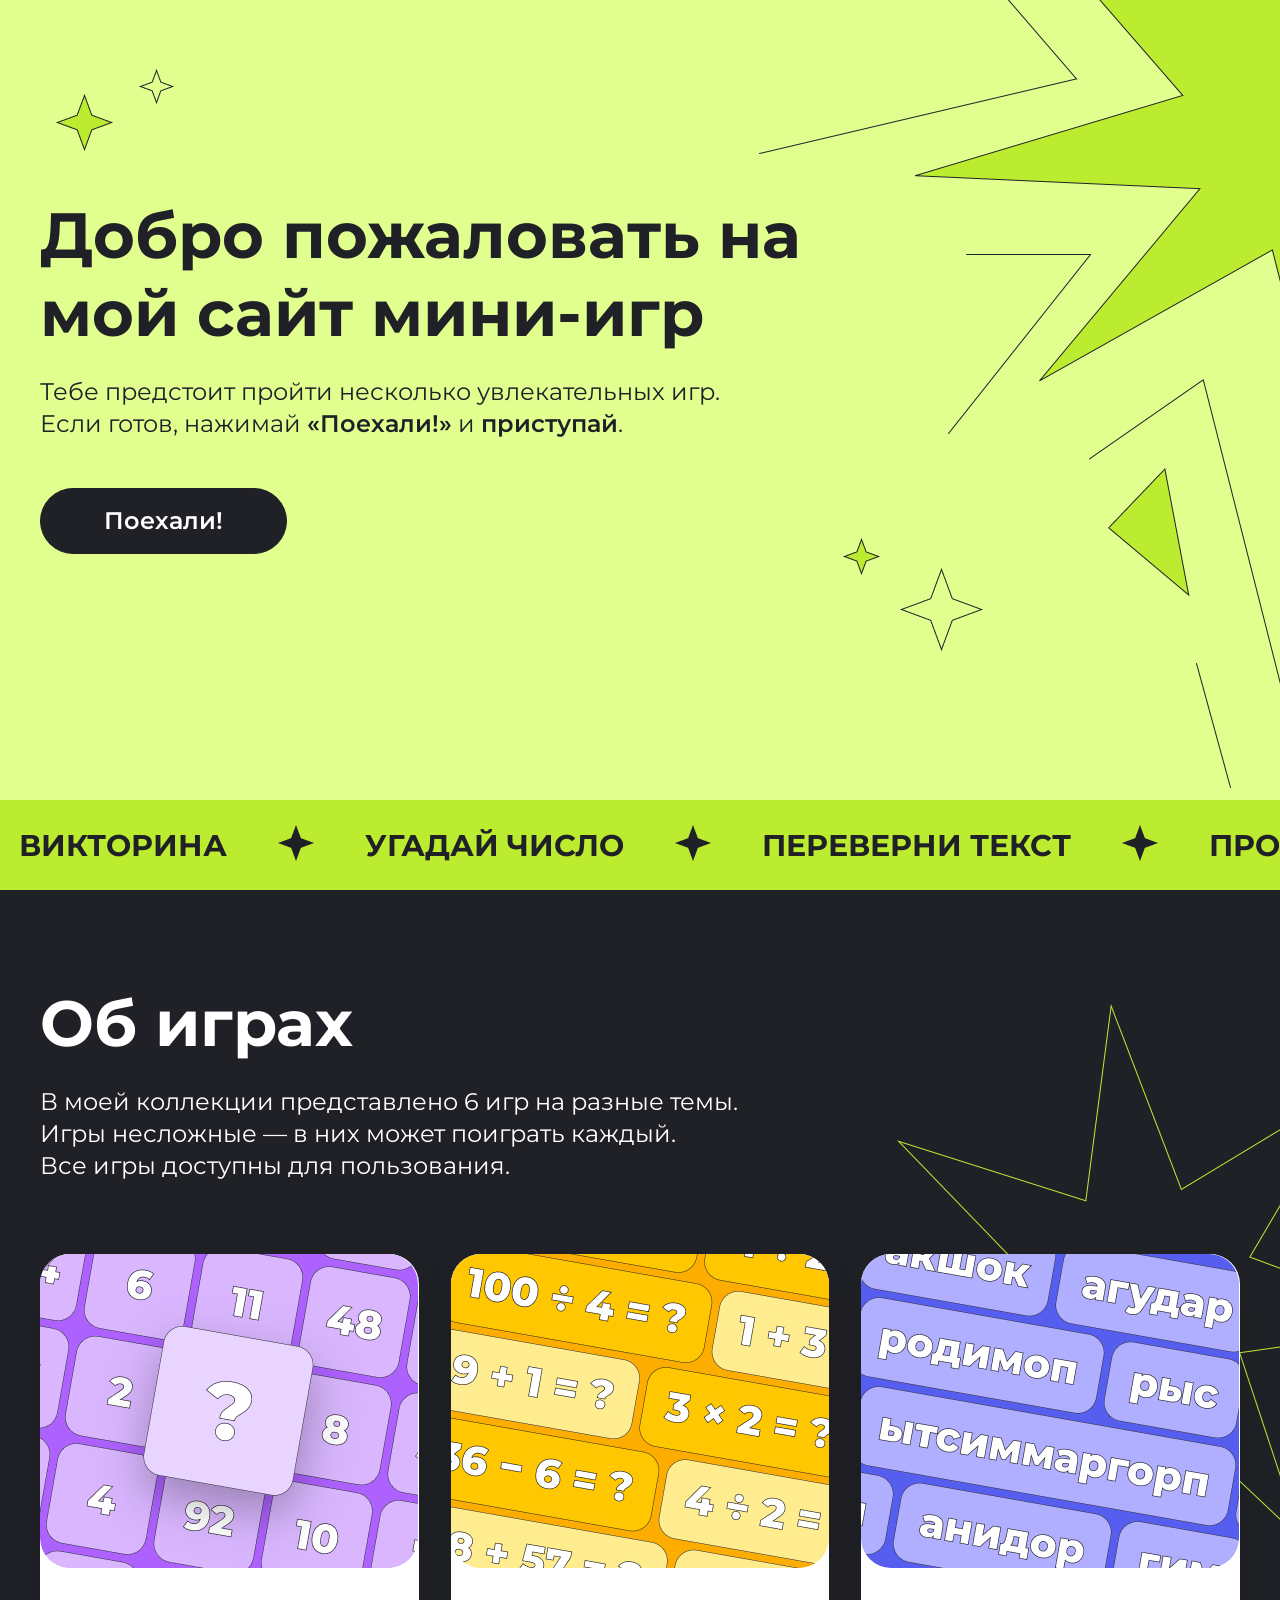
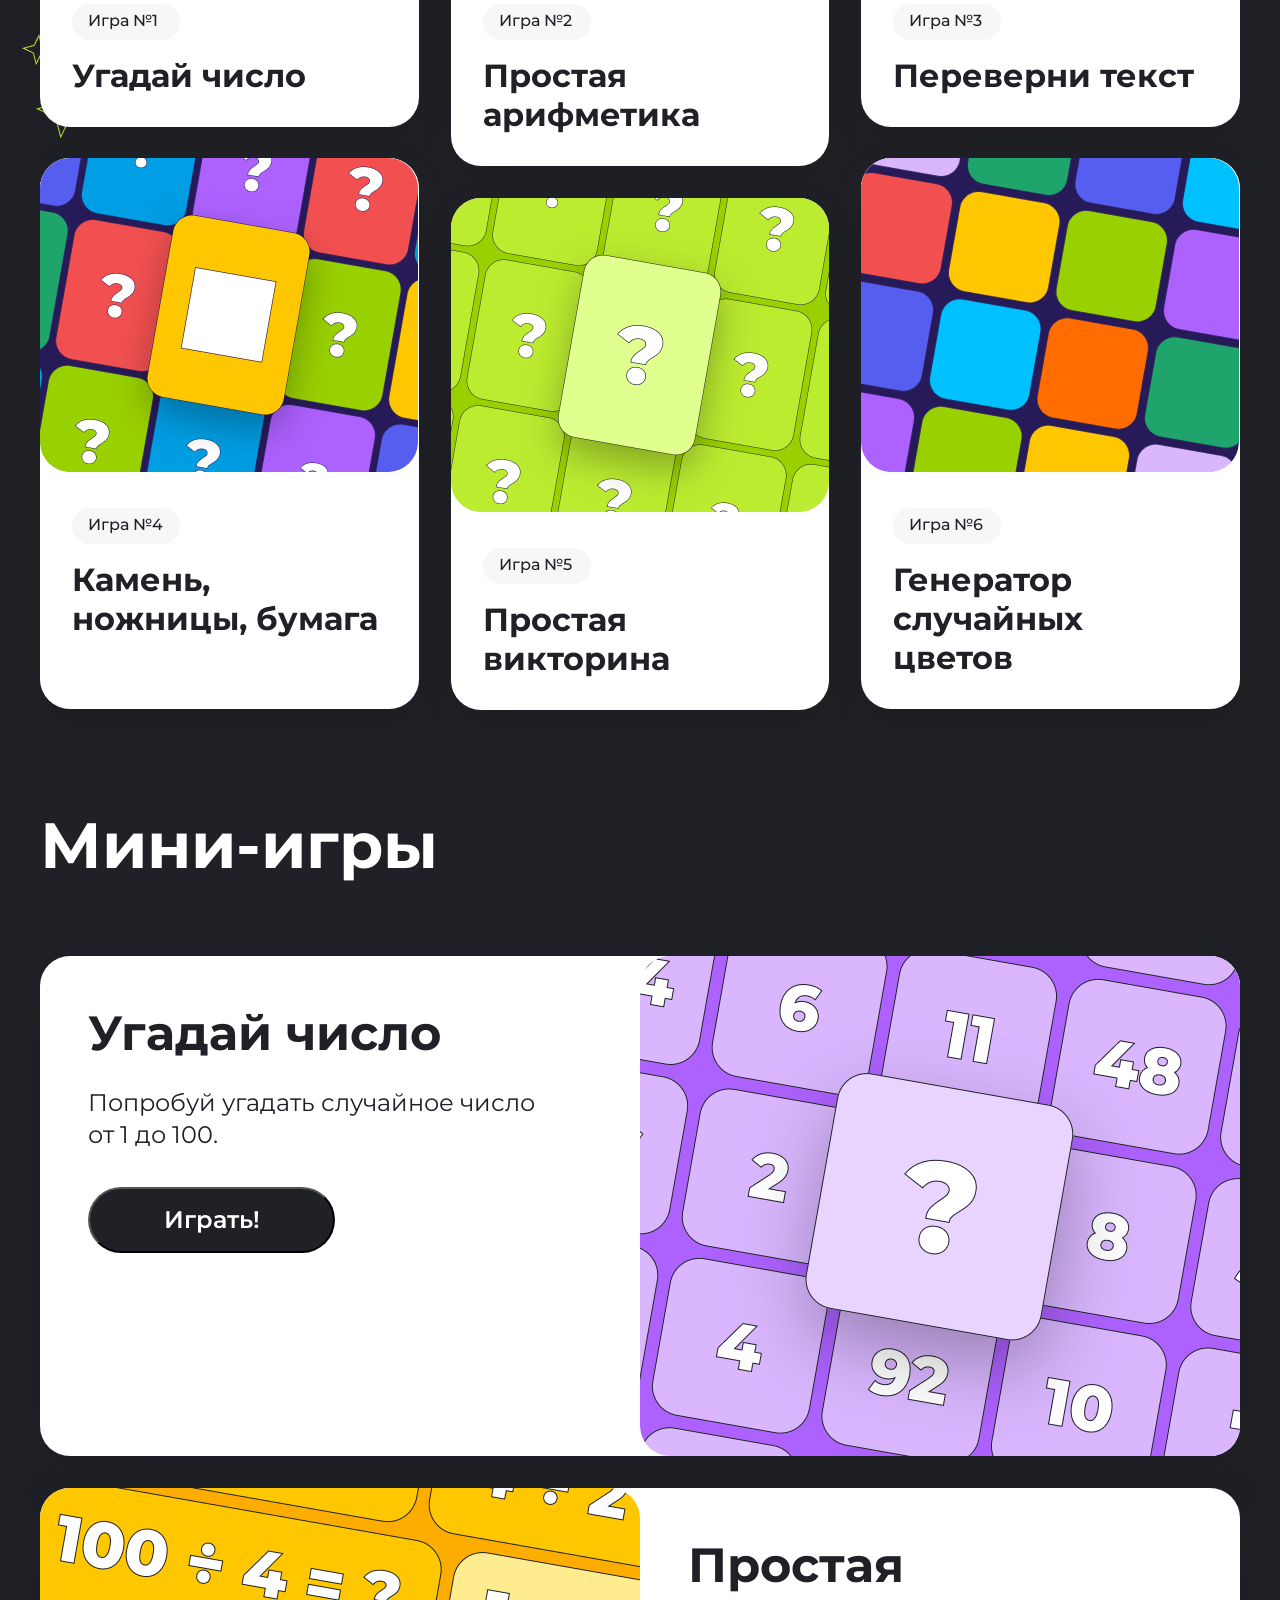
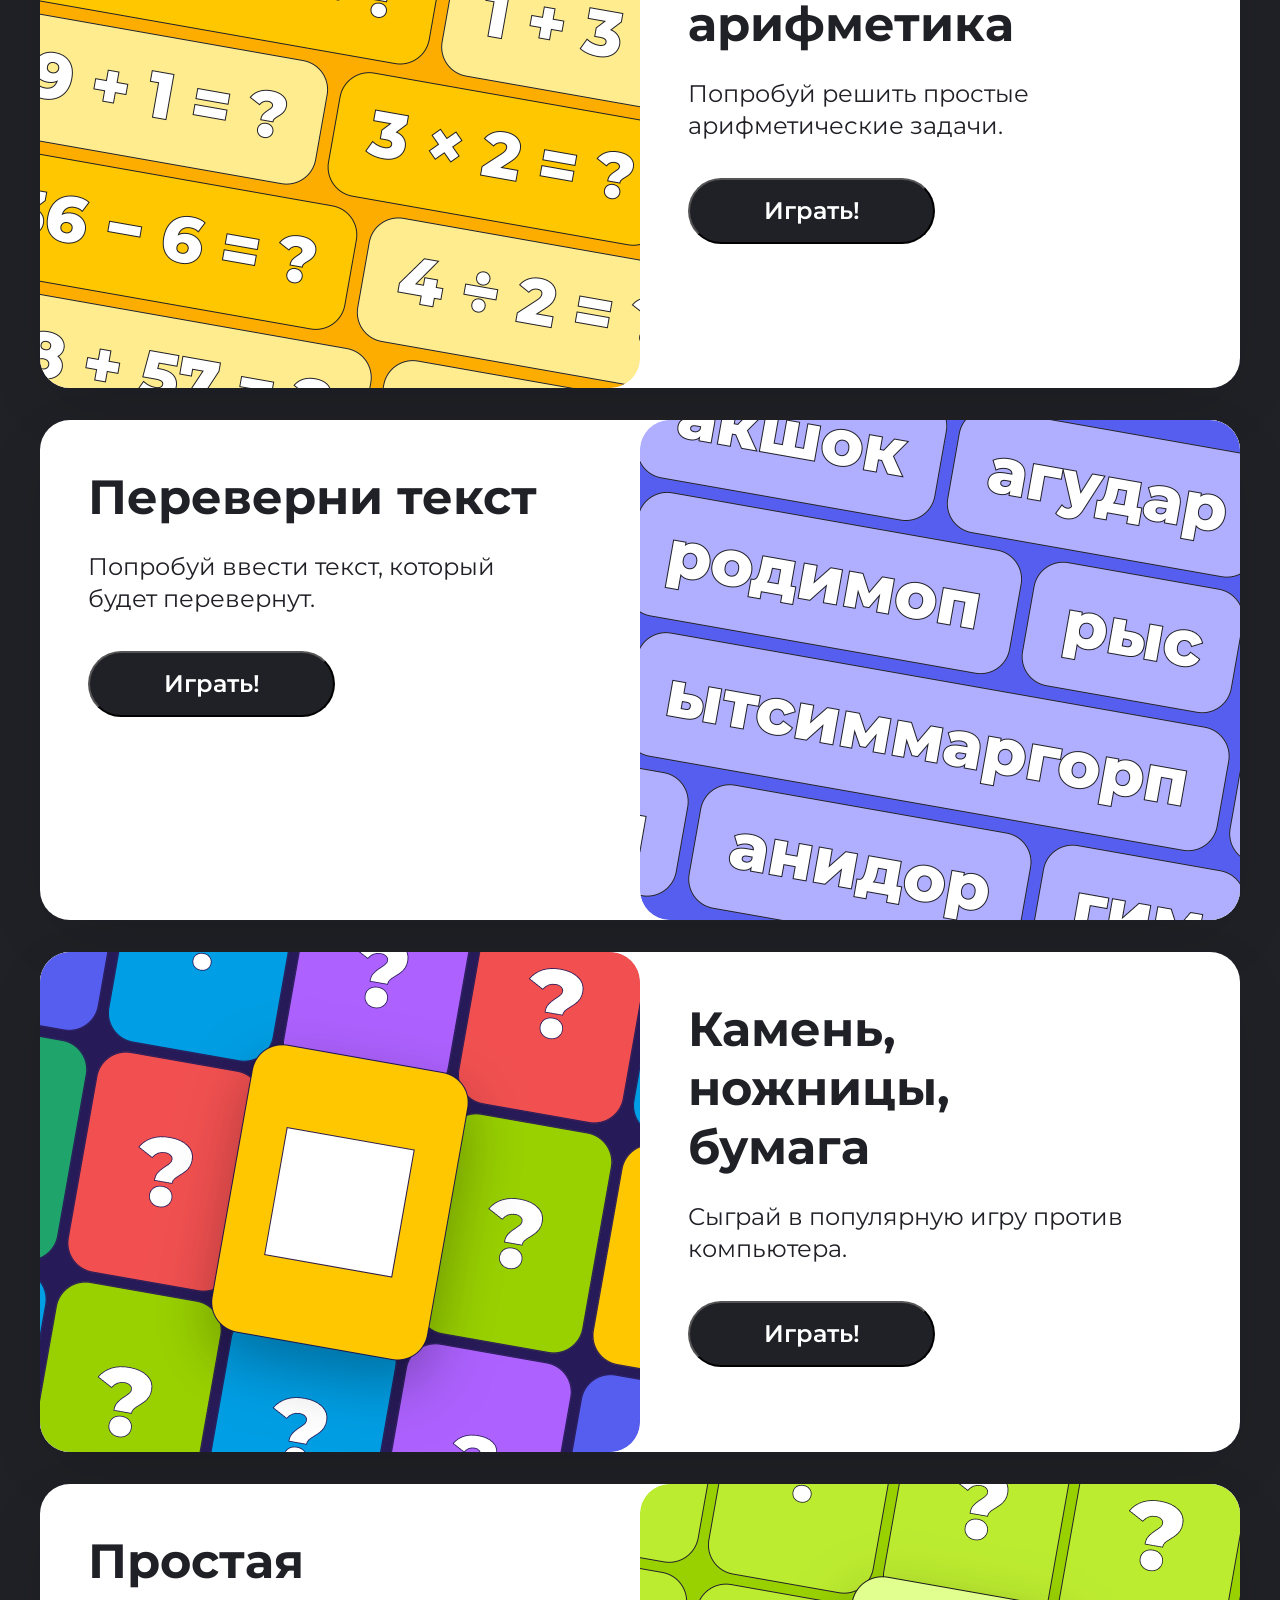
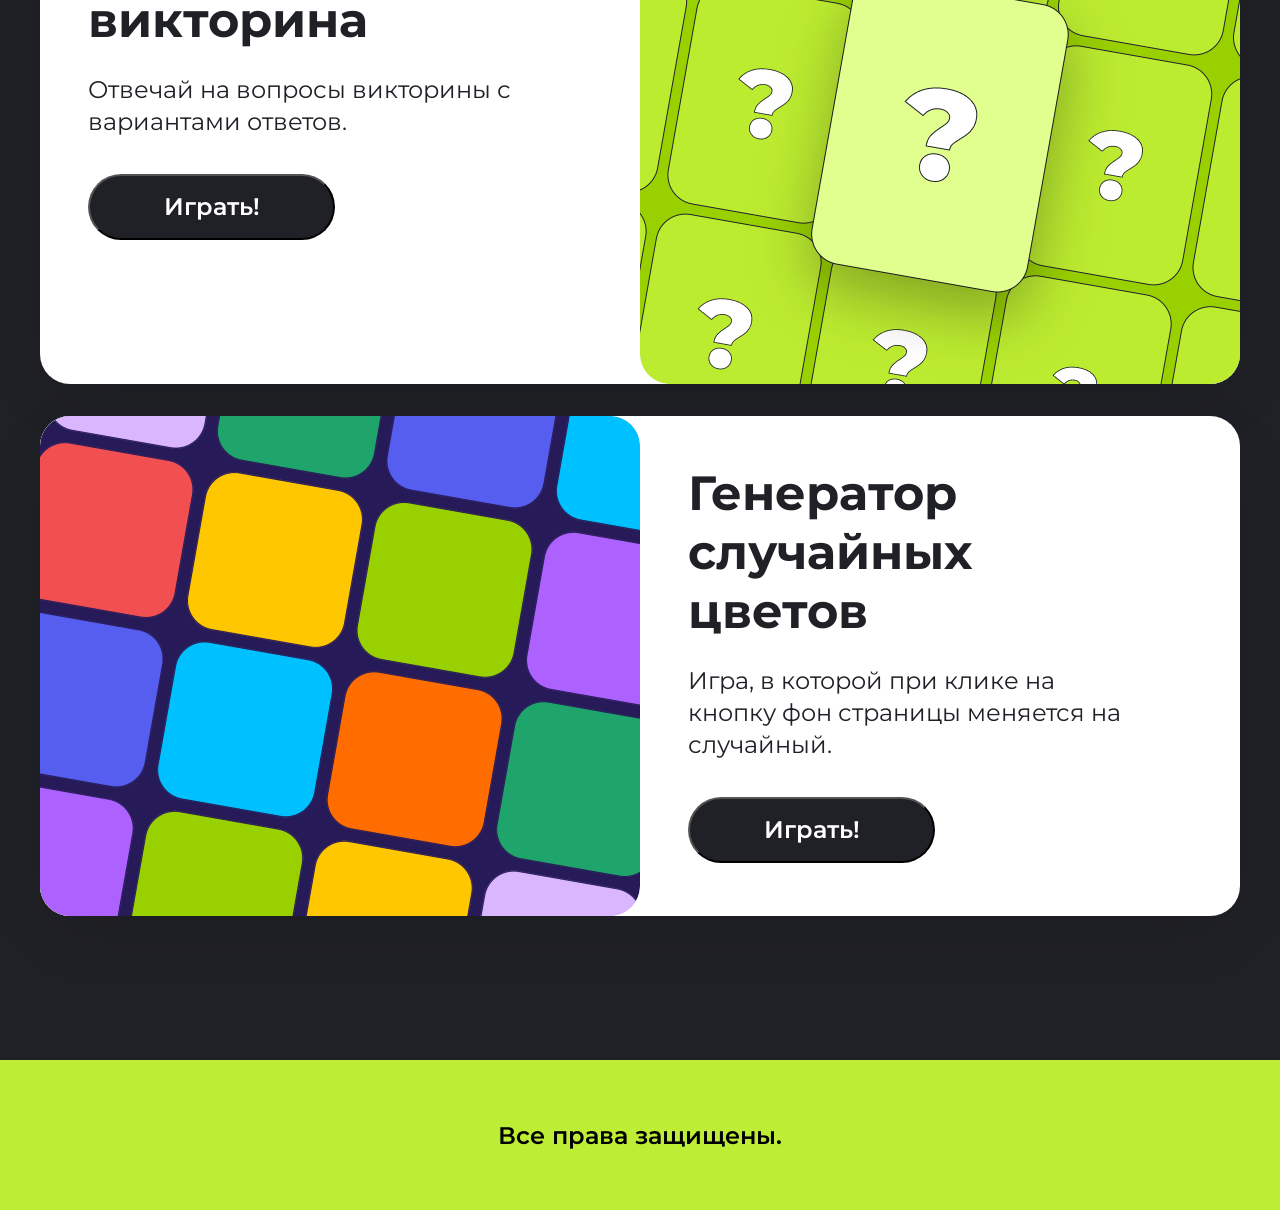
==== index.html @ acbe5aa4 "Создан файл hw-3.js, изменен скрипт. Добавлены стили к кнопкам в mobile.css, выполнено дз" ====
<!doctype html>
<html lang="en">
  <head>
    <meta charset="UTF-8"/>
    <meta name="viewport" content="width=device-width, initial-scale=1.0"/>
    <title>Mini-Game</title>
    <link rel="preconnect" href="https://fonts.googleapis.com"/>
    <link rel="preconnect" href="https://fonts.gstatic.com" crossorigin/>
    <link href="https://fonts.googleapis.com/css2?family=Montserrat:ital,wght@0,100..900;1,100..900&display=swap" rel="stylesheet"/>
    <link rel="stylesheet" href="style.css"/>
    <link rel="stylesheet" href="mobile.css"/>
  </head>
  <body>
    <div class="top center">
      <header></header>
      <div class="top__star">
        <img class="star-1" src="images/star-1.png" alt="Star-1" />
        <img class="star-2" src="images/star-2.png" alt="star-2" />
        <img class="star-3" src="images/star-3.png" alt="star-3" />
        <img class="star-4" src="images/star-4.png" alt="star-4" />
        <img class="star-5" src="images/star-5.png" alt="star-5" />
        <img class="line-1" src="images/line-1.png" alt="line-1" />
        <img class="line-2" src="images/line-2.png" alt="line-2" />
        <img class="line-3" src="images/line-3.png" alt="line-3" />
        <img class="line-4" src="images/line-4.png" alt="line-4" />
        <img class="figure" src="images/figure.png" alt="figure" />
      </div>
      <div class="top__star-mobile">
        <img class="star-1" src="images/mobile-star-1.png" alt="Star-1" />
        <img class="star-2" src="images/mobile-star-2.png" alt="star-2" />
        <img class="star-3" src="images/mobile-star-3.png" alt="star-3" />
        <img class="star-4" src="images/mobile-star-4.png" alt="star-4" />
        <img class="star-5" src="images/mobile-star-5.png" alt="star-5" />
      </div>
      <section>
        <h1 class="top__title">Добро пожаловать на мой сайт мини-игр</h1>
        <p class="top__text">
          Тебе предстоит пройти несколько увлекательных игр. <br />
          Если готов, нажимай
          <span class="top__text-semibold">«Поехали!»</span> и
          <span class="top__text-semibold">приступай</span>.
        </p>
        <a href="#about-games"><button class="top__button">Поехали!</button></a>
      </section>
    </div>
    <div class="animated-line">
      <div class="animated-line__content">
        <span class="animated-line__text">Викторина</span>
        <span class="animated-line__text">угадай число</span>
        <span class="animated-line__text">Переверни текст</span>
        <span class="animated-line__text">Простая арифметика</span>
        <span class="animated-line__text">Камень, ножницы, бумага</span>
        <span class="animated-line__text">Генератор случайных цветов</span>
      </div>
    </div>
    <section id="about-games" class="product-box center">
      <img class="star-6" src="images/star-6.png" alt="star-6" />
      <img class="star-7" src="images/star-7.png" alt="star-7" />
      <img class="star-8" src="images/star-8.png" alt="star-8" />
      <h2 class="product-box__title">Об играх</h2>
      <p class="product-box__text">
        В моей коллекции представлено 6 игр на разные темы. <br />
        Игры несложные — в них может поиграть каждый. <br />
        Все игры доступны для пользования.
      </p>
      <div class="product-box__content">
        <a class="product-link" href="#game-1">
          <article class="product">
            <img
              class="product__image"
              src="images/cart-1.jpg"
              alt="Угадай число"
            />
            <div class="product__info">
              <div class="product__text-box">
                <p class="product__text">Игра №1</p>
              </div>
              <h3 class="product__name">Угадай число</h3>
            </div>
          </article>
        </a>
        <a class="product-link" href="#game-2">
          <article class="product">
            <img
              class="product__image"
              src="images/cart-2.jpg"
              alt="Простая арифметика"
            />
            <div class="product__info">
              <div class="product__text-box">
                <p class="product__text">Игра №2</p>
              </div>
              <h3 class="product__name">Простая арифметика</h3>
            </div>
          </article>
        </a>
        <a class="product-link" href="#game-3">
          <article class="product">
            <img
              class="product__image"
              src="images/cart-3.jpg"
              alt="Переверни текст"
            />
            <div class="product__info">
              <div class="product__text-box">
                <p class="product__text">Игра №3</p>
              </div>
              <h3 class="product__name">Переверни текст</h3>
            </div>
          </article>
        </a>
        <a class="product-link" href="#game-4">
          <article class="product">
            <img
              class="product__image"
              src="images/cart-4.jpg"
              alt="Камень, ножницы, бумага"
            />
            <div class="product__info">
              <div class="product__text-box">
                <p class="product__text">Игра №4</p>
              </div>
              <h3 class="product__name">Камень, ножницы, бумага</h3>
            </div>
          </article>
        </a>
        <a class="product-link" href="#game-5">
          <article class="product">
            <img
              class="product__image"
              src="images/cart-5.jpg"
              alt="Простая викторина"
            />
            <div class="product__info">
              <div class="product__text-box">
                <p class="product__text">Игра №5</p>
              </div>
              <h3 class="product__name">Простая викторина</h3>
            </div>
          </article>
        </a>
        <a class="product-link" href="#game-6">
          <article class="product product-2row">
            <img
              class="product__image"
              src="images/cart-6.jpg"
              alt="Генератор случайных цветов"
            />
            <div class="product__info">
              <div class="product__text-box">
                <p class="product__text">Игра №6</p>
              </div>
              <h3 class="product__name">Генератор случайных цветов</h3>
            </div>
          </article>
        </a>
      </div>
    </section>
    <section class="game-box center">
      <div class="game-box__star"></div>
      <h2 class="game-box__title">Мини-игры</h2>
      <div class="game-box__content">
        <article id="game-1" class="game">
          <div class="game__content">
            <div class="game__info">
              <h3 class="game__name">Угадай число</h3>
              <p class="game__text">
                Попробуй угадать случайное число от 1 до 100.
              </p>
            </div>
            <button class="game__button">Играть!</button>
          </div>
          <img
            class="game__image"
            src="images/game-cart-1.jpg"
            alt="Угадай число"
          />
        </article>
        <article id="game-2" class="game">
          <img
            class="game__image"
            src="images/game-cart-2.jpg"
            alt="Угадай число"
          />
          <div class="game__content">
            <div class="game__info">
              <h3 class="game__name">Простая арифметика</h3>
              <p class="game__text">
                Попробуй решить простые арифметические задачи.
              </p>
            </div>
            <button class="game__button">Играть!</button>
          </div>
        </article>
        <article id="game-3" class="game">
          <div class="game__content">
            <div class="game__info">
              <h3 class="game__name">Переверни текст</h3>
              <p class="game__text">
                Попробуй ввести текст, который будет перевернут.
              </p>
            </div>
            <button class="game__button">Играть!</button>
          </div>
          <img
            class="game__image"
            src="images/game-cart-3.jpg"
            alt="Угадай число"
          />
        </article>
        <article id="game-4" class="game">
          <img
            class="game__image"
            src="images/game-cart-4.jpg"
            alt="Угадай число"
          />
          <div class="game__content">
            <div class="game__info">
              <h3 class="game__name">
                Камень,<br />
                ножницы,<br />
                бумага
              </h3>
              <p class="game__text">
                Сыграй в популярную игру против компьютера.
              </p>
            </div>
            <button class="game__button">Играть!</button>
          </div>
        </article>
        <article id="game-5" class="game">
          <div class="game__content">
            <div class="game__info">
              <h3 class="game__name">Простая викторина</h3>
              <p class="game__text">
                Отвечай на вопросы викторины с вариантами ответов.
              </p>
            </div>
            <button class="game__button">Играть!</button>
          </div>
          <img
            class="game__image"
            src="images/game-cart-5.jpg"
            alt="Угадай число"
          />
        </article>
        <article id="game-6" class="game">
          <img
            class="game__image"
            src="images/game-cart-6.jpg"
            alt="Угадай число"
          />
          <div class="game__content">
            <div class="game__info">
              <h3 class="game__name">
                Генератор<br />
                случайных<br />
                цветов
              </h3>
              <p class="game__text">
                Игра, в которой при клике на кнопку фон страницы меняется на
                случайный.
              </p>
            </div>
            <button class="game__button">Играть!</button>
          </div>
        </article>
      </div>
    </section>
    <footer class="footer center">
      <p class="footer__text">Все права защищены.</p>
    </footer>
    <script src="./js/hw-3.js"></script>
  </body>
</html>
---- style.css ----
* {
  margin: 0;
  padding: 0;
}

html,
body {
  overflow-x: hidden;
}

body,
input,
button,
textarea,
select {
  font-family: "Montserrat", sans-serif;
  font-optical-sizing: auto;
}

.center {
  padding-left: calc(50% - 600px);
  padding-right: calc(50% - 600px);
}

.top__star-mobile { 
  display: none; 
}

.star-1 {
  position: absolute;
  top: 11.75%;
  left: 4.375%;
}

.star-2 {
  position: absolute;
  top: 8.625%;
  left: 10.83%;
}

.star-3 {
  position: absolute;
  top: 67.25%;
  left: 65.83%;
}

.star-4 {
  position: absolute;
  top: 71%;
  left: 70.35%;
}

.star-5 {
  position: absolute;
  top: -32%;
  left: 71.5%;
}

.line-1 {
  position: absolute;
  top: -1.25%;
  left: 59.3%;
}

.line-2 {
  position: absolute;
  top: 31.75%;
  left: 74.1%;
}

.line-3 {
  position: absolute;
  top: 47.4%;
  left: 85.1%;
  overflow: visible;
}

.line-4 {
  position: absolute;
  top: 82.9%;
  left: 93.4%;
}

.figure {
  position: absolute;
  top: 58.5%;
  left: 86.6%;
}

.top {
  background-image: url(images/top.jpg);
  background-repeat: no-repeat;
  background-size: cover;
  background-position: center;
  height: 800px;
  position: relative;
  overflow: visible;
  }

  .top__title {
    color: rgba(32, 32, 39, 1);
    font-family: "Montserrat";
    font-size: 64px;
    font-weight: 700;
    line-height: 78px;
    letter-spacing: 0px;
    text-align: left;
    max-width: 769px;
    padding-top: 196px;
    padding-bottom: 24px;
  }

  .top__text {
    color: rgba(32, 32, 39, 1);
    font-family: "Montserrat";
    font-size: 24px;
    font-weight: 400;
    line-height: 32px;
    letter-spacing: 0px;
    text-align: left;
    max-width: 769px;
  }

  .top__text-semibold {
    font-weight: 600;
  }

  .top__button {
    box-sizing: border-box;
    border: 1px solid rgba(32, 32, 39, 1);
    border-radius: 60px;
    background: rgba(32, 32, 39, 1);
    color: rgba(255, 255, 255, 1);
    font-family: "Montserrat";
    font-size: 24px;
    font-weight: 600;
    line-height: 34px;
    letter-spacing: 0%;
    text-align: center;
    width: 247px;
    height: 66px;
    margin-top: 48px;
    margin-bottom: 156px;
  }

  .top__button:hover {
    border: 1px solid rgba(0, 0, 0, 1);
    background: rgba(255, 255, 255, 1);
    color: rgba(32, 32, 39, 1);
  }


.animated-line {
  background-color: rgba(188, 236, 48, 1);
  width: 100%;
  height: 90px;
  overflow: hidden;
  white-space: nowrap;
  z-index: 1;
  }

  .animated-line__content {
    display: inline-flex;
    align-items: center;
    gap: 51px;
    height: 100%;
    padding: 27px 19px;
    box-sizing: border-box;
  }

  .animated-line__text {
    display: inline-flex;
    align-items: center;
    gap: 51px;
    color: rgba(32, 32, 39, 1);
    font-family: "Montserrat", sans-serif;
    font-size: 30px;
    font-weight: 700;
    line-height: 110%;
    letter-spacing: 4%;
    text-transform: uppercase;
  }

  .animated-line__text::after {
    content: url(images/animated-line-star.png);
    display: inline-flex;
    align-items: center;
    line-height: 1;
  }


.star-6 {
  position: absolute;
  top: 8%;
  left: 68%;
  overflow: visible;
}

.star-7 {
  position: absolute;
  top: 52.4%;
  left: 1.7%;
}

.star-8 {
  position: absolute;
  top: 55.9%;
  left: 2.8%;
}

.product-box {
  background-image: url(images/product-box.jpg);
  background-size: cover;
  background-repeat: no-repeat;
  background-position: center;
  position: relative;

  .product-box__title {
    color: rgba(255, 255, 255, 1);
    font-family: "Montserrat";
    font-size: 64px;
    font-weight: 700;
    line-height: 78px;
    letter-spacing: 0px;
    text-align: left;
    padding-top: 94px;
    padding-bottom: 24px;
  }

  .product-box__text {
    color: rgba(255, 255, 255, 1);
    font-family: "Montserrat";
    font-size: 24px;
    font-weight: 400;
    line-height: 32px;
    letter-spacing: 0px;
    text-align: left;
    padding-bottom: 72px;
    width: 788px;
  }
}

.product-box__content {
  display: grid;
  grid-template-columns: repeat(12, 1fr);
  gap: 32px;
}

.product-link {
  display: block;
  height: 473px;
  text-decoration: none;
  grid-column: span 4;
  z-index: 1;
}

.product-link:nth-child(2),
.product-link:nth-child(5) {
  height: 512px;
}

.product-link:nth-child(4),
.product-link:nth-child(6) {
  height: 551px;
  margin-top: -40px;
}

.product {
  border-radius: 30px;
  box-shadow: 0px 12.61px 42.251190185546875px -7.57px rgba(0, 0, 0, 0.13);
  background: rgba(255, 255, 255, 1);
  height: 100%;
  }

  .product__image {
    width: 378px;
    height: 314px;
    border-radius: 30px;
  }

  .product__info {
    display: flex;
    flex-direction: column;
    justify-content: flex-start;
    align-items: flex-start;
    gap: 16px;
    padding: 32px 32px 36px 32px;
  }

  .product__text-box {
    width: 108px;
    height: 36px;
    border-radius: 52.58px;
    background: rgba(247, 247, 247, 1);
  }

  .product__text {
    color: rgba(32, 32, 39, 1);
    font-family: "Montserrat";
    font-size: 16px;
    font-weight: 500;
    line-height: 110%;
    letter-spacing: 0px;
    text-align: left;
    display: flex;
    flex-direction: row;
    justify-content: flex-start;
    align-items: center;
    padding: 8px 16px 10px 16px;
  }

  .product__name {
    color: rgba(32, 32, 39, 1);
    font-family: "Montserrat";
    font-size: 32px;
    font-weight: 700;
    line-height: 39px;
    letter-spacing: 0px;
    text-align: left;
  }


.star-9 {
  position: absolute;
  top: 4.3%;
  left: 88.7%;
}

.star-10 {
  position: absolute;
  top: 5.2%;
  left: 91.7%;
}

.star-11 {
  position: absolute;
  top: 97.5%;
  left: 86.7%;
}

.star-12 {
  position: absolute;
  top: 96.2%;
  left: 91.6%;
}

.game-box {
  background-image: url(images/game-box.jpg);
  background-size: cover;
  background-repeat: no-repeat;
  background-position: center;
  position: relative;
  }

  .game-box__title {
    color: rgba(255, 255, 255, 1);
    font-family: "Montserrat";
    font-size: 64px;
    font-weight: 700;
    line-height: 78px;
    letter-spacing: 0px;
    text-align: left;
    padding-top: 96px;
    padding-bottom: 72px;
  }

  .game-box__content {
    display: flex;
    flex-direction: column;
    justify-content: flex-start;
    gap: 32px;
    padding-bottom: 144px;
  }


.game {
  border-radius: 30px;
  box-shadow: 0px 20px 67px -12px rgba(0, 0, 0, 0.13);
  background: rgba(255, 255, 255, 1);
  display: flex;
  flex-direction: row;
  justify-content: flex-start;
  align-items: flex-start;
  height: 500px;
  }

  .game__content {
    display: flex;
    flex-direction: column;
    justify-content: flex-start;
    align-items: flex-start;
    gap: 36px;
    padding: 48px 48px 203px 48px;
    width: 600px;
  }
  .game__info {
    display: flex;
    flex-direction: column;
    justify-content: flex-start;
    align-items: flex-start;
    gap: 24px;
  }

  .game__name {
    color: rgba(32, 32, 39, 1);
    font-family: "Montserrat";
    font-size: 48px;
    font-weight: 700;
    line-height: 59px;
    letter-spacing: 0px;
    text-align: left;
  }

  .game__text {
    color: rgba(32, 32, 39, 1);
    font-family: "Montserrat";
    font-size: 24px;
    font-weight: 400;
    line-height: 32px;
    letter-spacing: 0px;
    text-align: left;
    width: 447px;
  }

  .game__button {
    color: rgba(255, 255, 255, 1);
    font-family: "Montserrat";
    font-size: 24px;
    font-weight: 600;
    line-height: 141.69%;
    letter-spacing: 0%;
    text-align: center;
    border-radius: 60px;
    background: rgba(32, 32, 39, 1);
    width: 247px;
    height: 66px;
    width: 247px;
    height: 66px;
  }

  .game__image {
    border-radius: 30px;
    width: 600px;
    height: 500px;
  }

footer {
  background: rgba(189, 237, 53, 1);
  height: 150px;
  display: flex;
  justify-content: center;
  align-items: center;
  }

  .footer__text {
    color: rgba(0, 0, 0, 1);
    font-family: "Montserrat";
    font-size: 24px;
    font-weight: 600;
    line-height: 29px;
    letter-spacing: 0px;
    text-align: center;
  }
---- mobile.css ----
@media (max-width: 767px) {
  .center {
    padding-left: 16px;
    padding-right: 16px;
  }

  .top {
    max-height: 649px;
  }

  .top__star {
    display: none;
  }

  .top__star-mobile {
    display: block;
  }

  .star-1 {
    top: 14.94%;
    left: 9.86%;
  }

  .star-2 {
    top: 9.86%;
    left: 24.2%;
  }

  .star-3 {
    top: 85.82%;
    left: 72.53%;
  }

  .star-4 {
    top: 89.36%;
    left: 80.8%;
  }

  .star-5 {
    top: -13%;
    left: 59.5%;
  }

  .top__title {
    padding-top: 147px;
    font-size: 40px;
    line-height: 49px;
    text-align: center;
    max-width: 262px;
    padding-left: 40.5px;
    padding-right: 40.5px;
  }

  .top__text {
    font-size: 16px;
    line-height: 20px;
    text-align: center;
    max-height: 60px;
    max-width: 296px;
    padding-left: 23.5px;
    padding-right: 23.5px;
  }

  .top__text br {
    display: none;
  }

  .top__button {
    width: 285px;
    height: 55px;
    font-size: 16px;
    margin-top: 36px;
    margin-bottom: 131px;
    margin-left: 29px;
    margin-right: 29px;
  }

  .animated-line {
    height: 51px;
  }

  .animated-line__content {
    gap: 27px;
  }

  .animated-line__text {
    font-size: 16px;
    gap: 27px;
  }

  .animated-line__text::after {
    content: url(images/mobile-animated-line-star.png);
  }

  .product-box {
    display: none;
  }

  .game-box__star { 
    display: none;
  }

  .game-box__title {
    font-size: 40px;
    line-height: 49px;
    padding-top: 48px;
    padding-bottom: 48px;
  }

.game-box__content {
    gap: 20px;
    padding-bottom: 10px;
  }

  .game {
    flex-direction: column !important; 
    height: auto; 
    border-radius: 20px;
  }

  .game__image {
    width: 100%; 
    height: auto; 
    border-radius: 20px 20px 0 0; 
    order: 1; 
  }

  .game__content {
    width: 100%;
    padding: 29px 29px 32px 29px; 
    gap: 32px;
    order: 2; 
    box-sizing: border-box;
  }

  .game__info {
    gap: 16px;
  }

  .game__name {
    font-size: 32px;
    line-height: 39px;

  }

  .game__text {
    font-size: 16px;
    line-height: 20px;
    max-width: 272px;
  }

  .game:nth-child(6) .game__text {
    max-width: 245px;
  }
  

  .game__button {
    font-size: 16px;
    font-weight: 600;
    line-height: 141.69%;
    width: 285px;
    height: 55px;
    align-self: center
    
    
  }

  .footer { 
    height: 100px;
  }

  .footer__text {   
    font-size: 16px;
    line-height: 20px;
  }
}
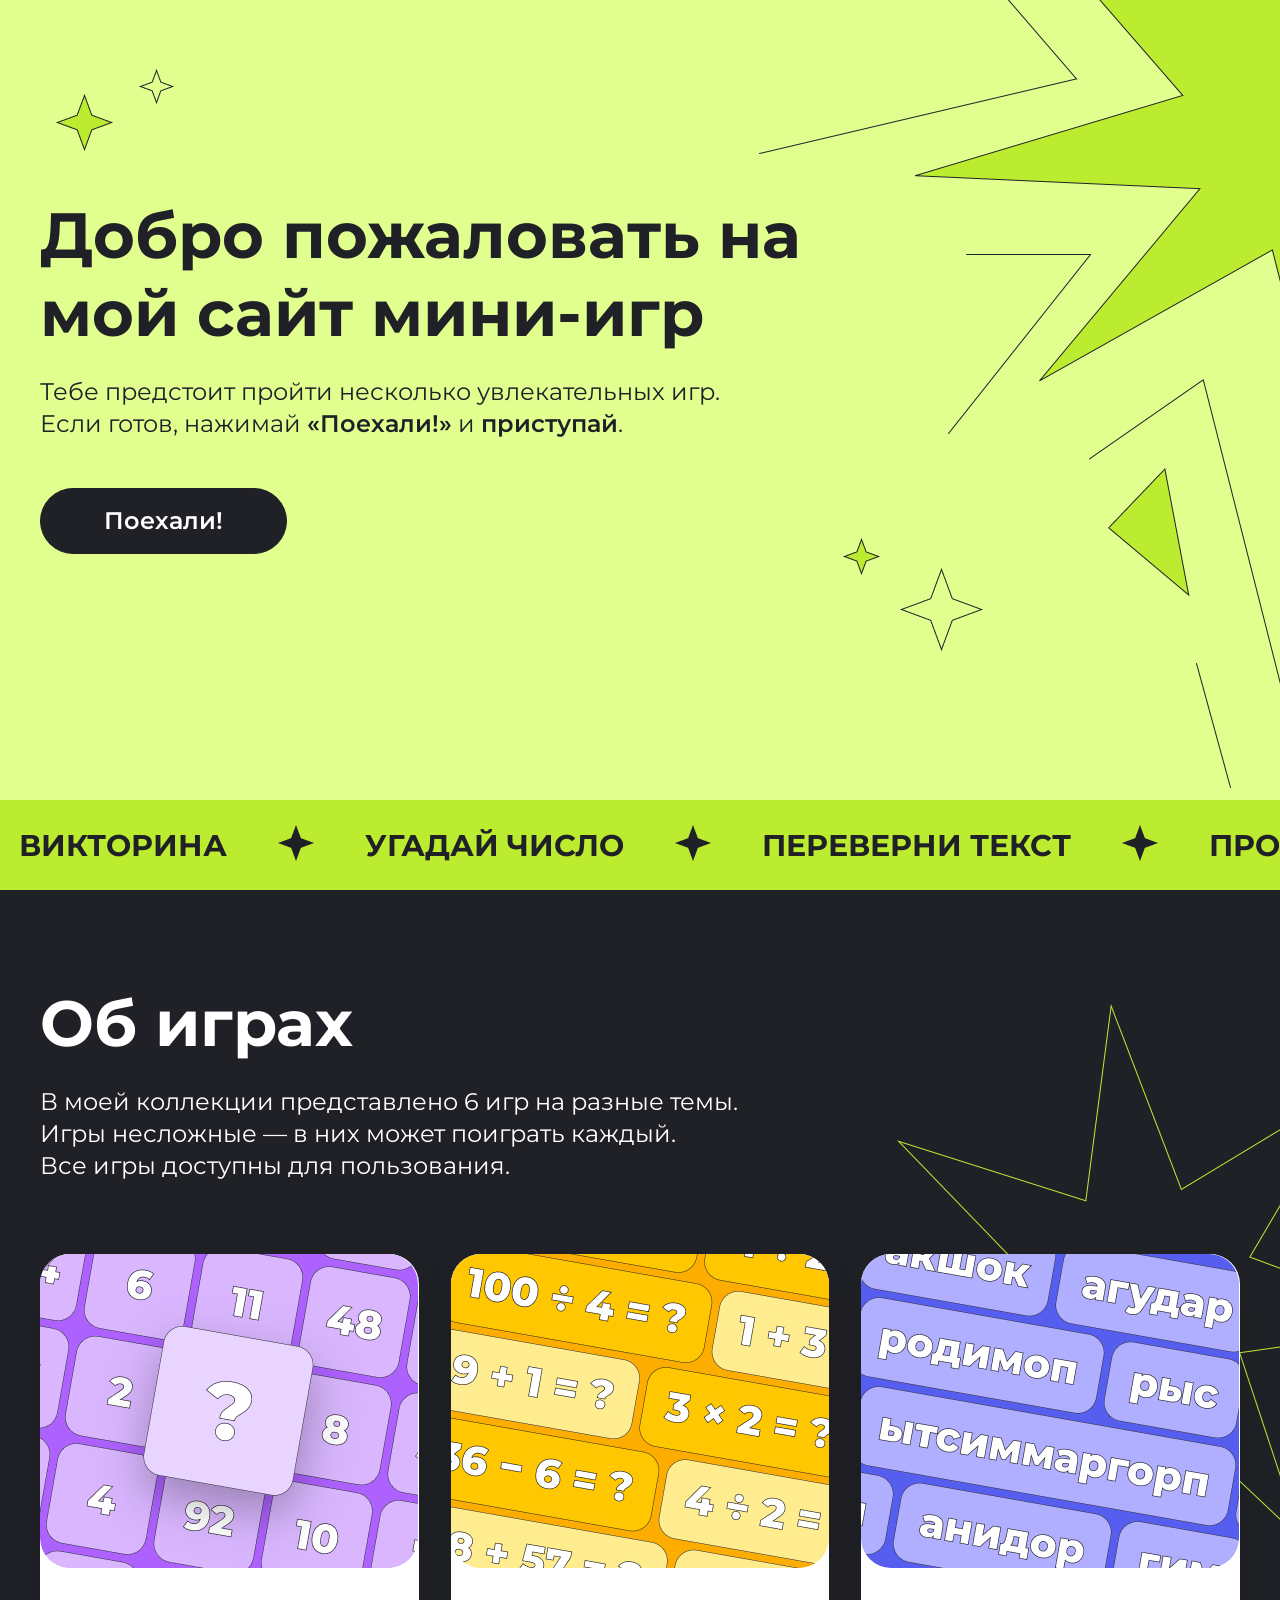
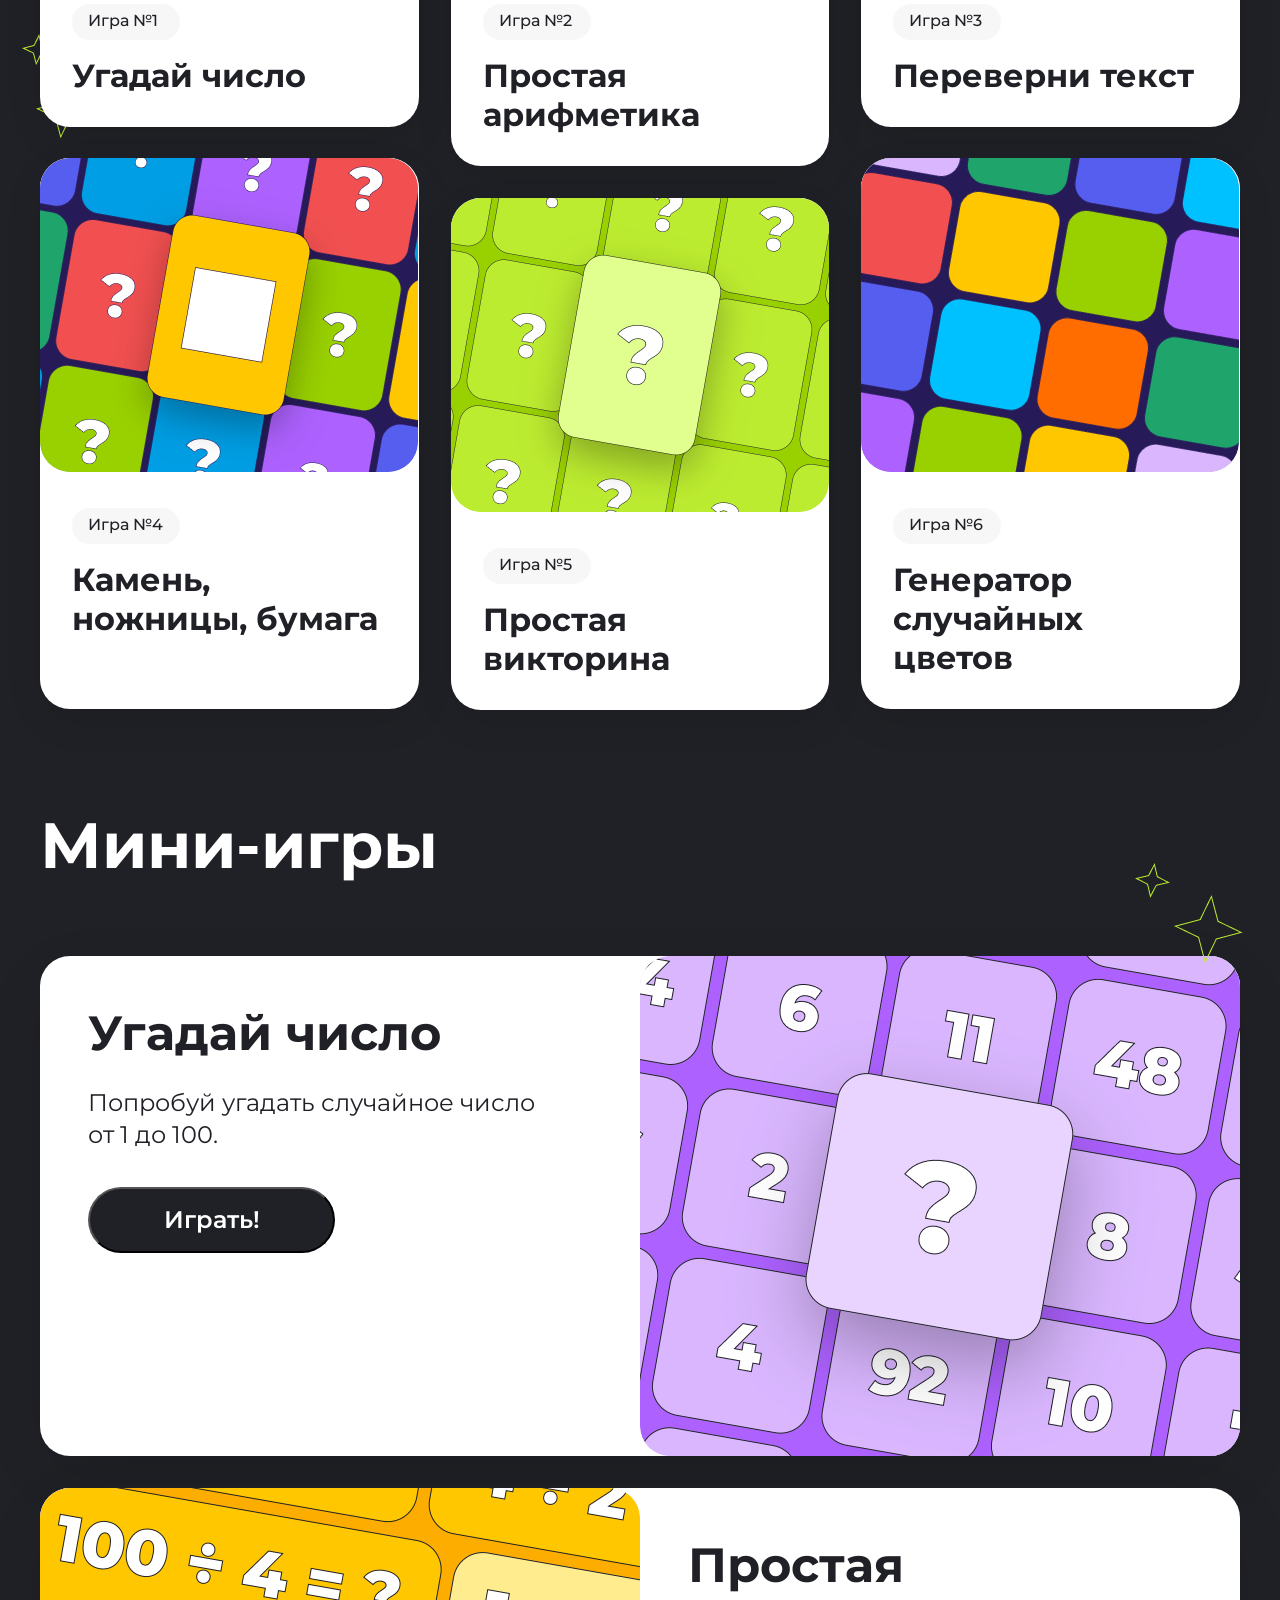
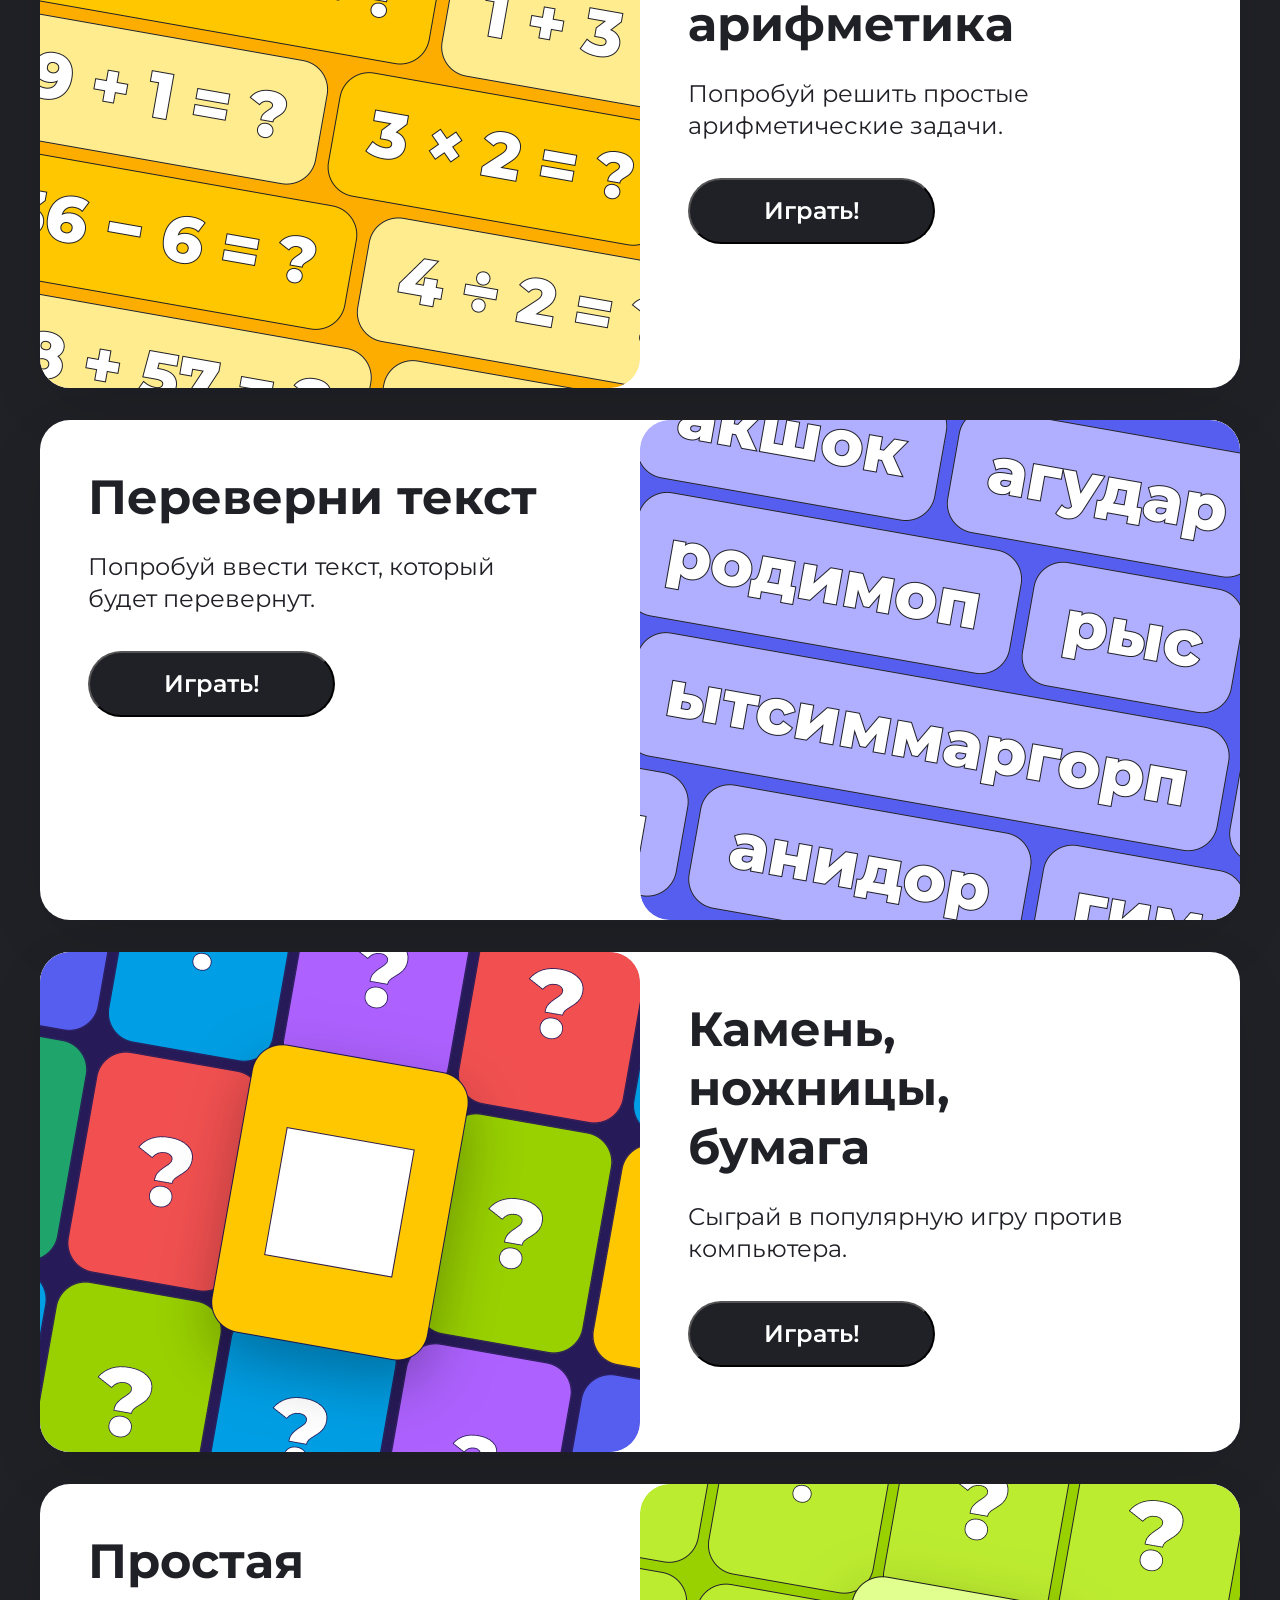
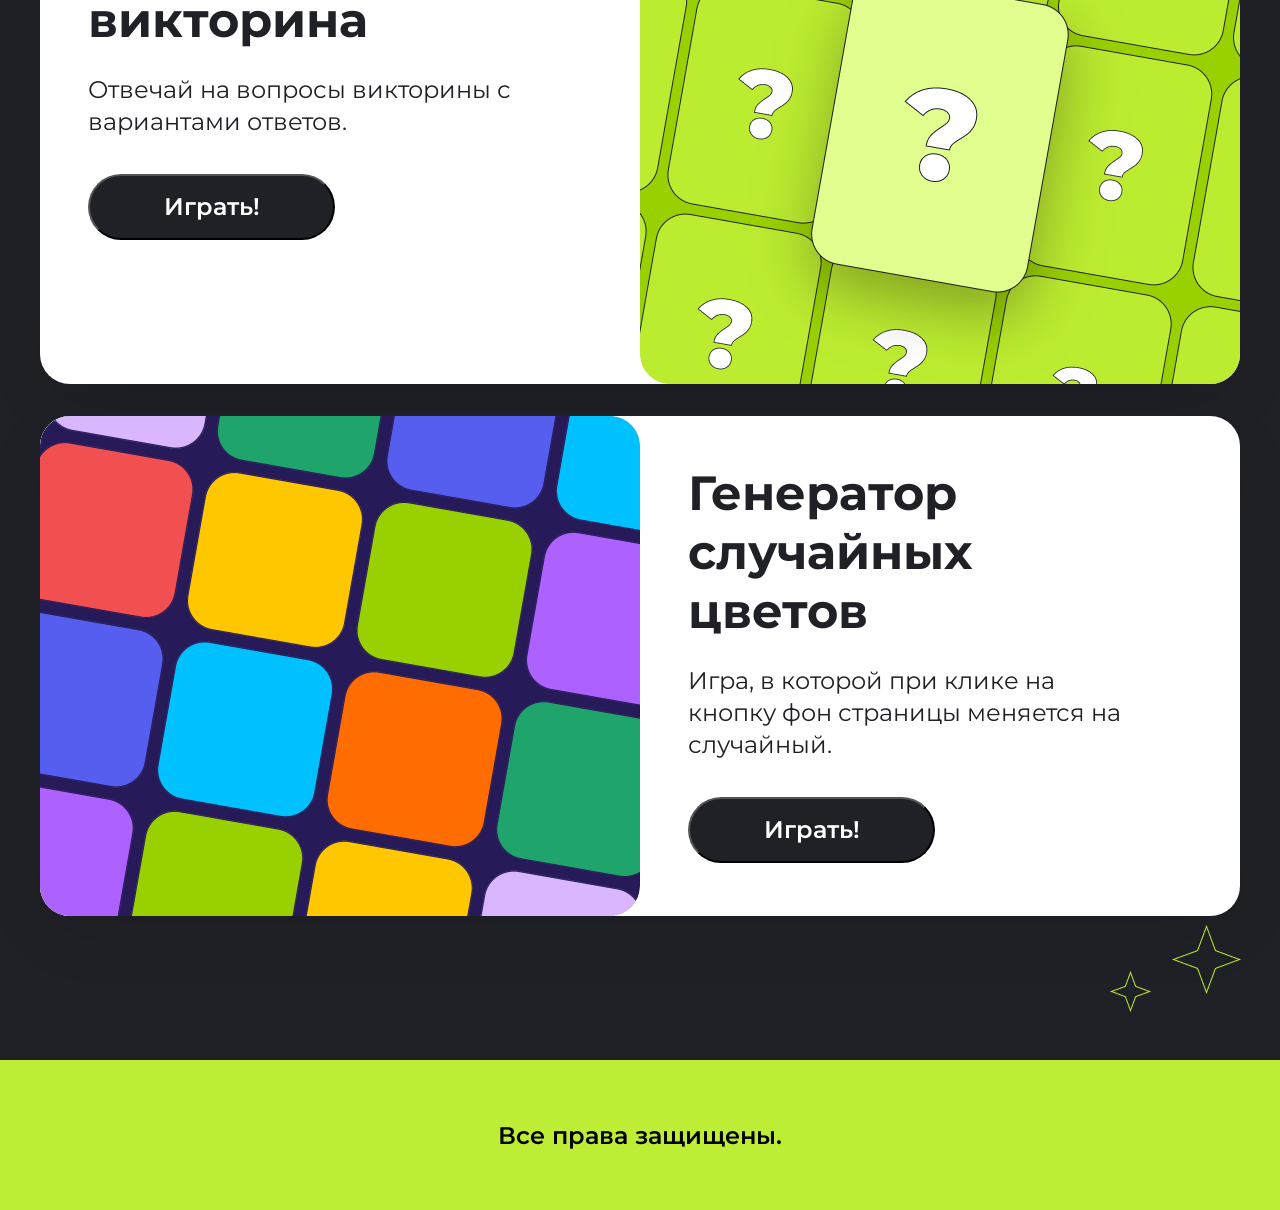
==== commit d99f5504: "Merge 5254bf1ef08d703d25b4a33ca694f57def25e7c1 into 742910df62242fa3b1a9c4ea9e6fd3554ca75a3c" ====
--- a/index.html
+++ b/index.html
@@ -45,12 +45,18 @@
     </div>
     <div class="animated-line">
       <div class="animated-line__content">
-        <span class="animated-line__text">Викторина</span>
-        <span class="animated-line__text">угадай число</span>
-        <span class="animated-line__text">Переверни текст</span>
-        <span class="animated-line__text">Простая арифметика</span>
-        <span class="animated-line__text">Камень, ножницы, бумага</span>
-        <span class="animated-line__text">Генератор случайных цветов</span>
+        <a href="#game-5"><span class="animated-line__text">Викторина</span></a>
+        <a href="#game-1"><span class="animated-line__text">угадай число</span></a>
+        <a href="#game-3"><span class="animated-line__text">Переверни текст</span></a>
+        <a href="#game-2"><span class="animated-line__text">Простая арифметика</span></a>
+        <a href="#game-4"><span class="animated-line__text">Камень, ножницы, бумага</span></a>
+        <a href="#game-6"><span class="animated-line__text">Генератор случайных цветов</span></a>
+        <a href="#game-4"><span class="animated-line__text">Викторина</span></a>
+        <a href="#game-1"><span class="animated-line__text">угадай число</span></a>
+        <a href="#game-3"><span class="animated-line__text">Переверни текст</span></a>
+        <a href="#game-2"><span class="animated-line__text">Простая арифметика</span></a>
+        <a href="#game-5"><span class="animated-line__text">Камень, ножницы, бумага</span></a>
+        <a href="#game-6"><span class="animated-line__text">Генератор случайных цветов</span></a>
       </div>
     </div>
     <section id="about-games" class="product-box center">
@@ -157,7 +163,12 @@
       </div>
     </section>
     <section class="game-box center">
-      <div class="game-box__star"></div>
+      <div class="game-box__star">
+        <img class="star-9" src="images/star-9.png" alt="Star-9" />
+        <img class="star-10" src="images/star-10.png" alt="Star-10" />
+        <img class="star-11" src="images/star-11.png" alt="Star-11" />
+        <img class="star-12" src="images/star-12.png" alt="star-12" />
+      </div>
       <h2 class="game-box__title">Мини-игры</h2>
       <div class="game-box__content">
         <article id="game-1" class="game">
@@ -168,7 +179,7 @@
                 Попробуй угадать случайное число от 1 до 100.
               </p>
             </div>
-            <button class="game__button">Играть!</button>
+            <button class="game__button"  onclick="startGuessGame()">Играть!</button>
           </div>
           <img
             class="game__image"
@@ -189,7 +200,7 @@
                 Попробуй решить простые арифметические задачи.
               </p>
             </div>
-            <button class="game__button">Играть!</button>
+            <button class="game__button" onclick="startArithmeticGame()">Играть!</button>
           </div>
         </article>
         <article id="game-3" class="game">
@@ -200,7 +211,7 @@
                 Попробуй ввести текст, который будет перевернут.
               </p>
             </div>
-            <button class="game__button">Играть!</button>
+            <button class="game__button" onclick="reverseText()">Играть!</button>
           </div>
           <img
             class="game__image"
@@ -225,7 +236,7 @@
                 Сыграй в популярную игру против компьютера.
               </p>
             </div>
-            <button class="game__button">Играть!</button>
+            <button class="game__button"  onclick="startRPSGame()">Играть!</button>
           </div>
         </article>
         <article id="game-5" class="game">
@@ -236,7 +247,7 @@
                 Отвечай на вопросы викторины с вариантами ответов.
               </p>
             </div>
-            <button class="game__button">Играть!</button>
+            <button class="game__button" onclick="startQuiz()">Играть!</button>
           </div>
           <img
             class="game__image"
@@ -262,7 +273,7 @@
                 случайный.
               </p>
             </div>
-            <button class="game__button">Играть!</button>
+            <button class="game__button" onclick="changeBackgroundColor()">Играть!</button>
           </div>
         </article>
       </div>
@@ -270,6 +281,6 @@
     <footer class="footer center">
       <p class="footer__text">Все права защищены.</p>
     </footer>
-    <script src="./js/hw-3.js"></script>
+    <script src="script.js"></script>
   </body>
 </html>
--- a/style.css
+++ b/style.css
@@ -6,6 +6,7 @@
 html,
 body {
   overflow-x: hidden;
+  scroll-behavior: smooth;
 }
 
 body,
@@ -166,7 +167,17 @@
     height: 100%;
     padding: 27px 19px;
     box-sizing: border-box;
-  }
+    animation: scroll-left 10s linear infinite;
+  }
+
+  @keyframes scroll-left {
+  from {
+    transform: translateX(0);
+  }
+  to {
+    transform: translateX(-50%);
+  }
+ }
 
   .animated-line__text {
     display: inline-flex;
@@ -254,6 +265,8 @@
   z-index: 1;
 }
 
+
+
 .product-link:nth-child(2),
 .product-link:nth-child(5) {
   height: 512px;
@@ -270,12 +283,16 @@
   box-shadow: 0px 12.61px 42.251190185546875px -7.57px rgba(0, 0, 0, 0.13);
   background: rgba(255, 255, 255, 1);
   height: 100%;
-  }
+   transition: transform 0.5s ease;
+  }
+
+  .product:hover { 
+  transform: scale(1.05);
+}
 
   .product__image {
-    width: 378px;
-    height: 314px;
     border-radius: 30px;
+    max-width: 100%
   }
 
   .product__info {
@@ -436,6 +453,11 @@
     height: 66px;
     width: 247px;
     height: 66px;
+    transition: transform 0.5s ease;
+  }
+
+  .game__button:hover { 
+    transform: scale(1.1);
   }
 
   .game__image {
